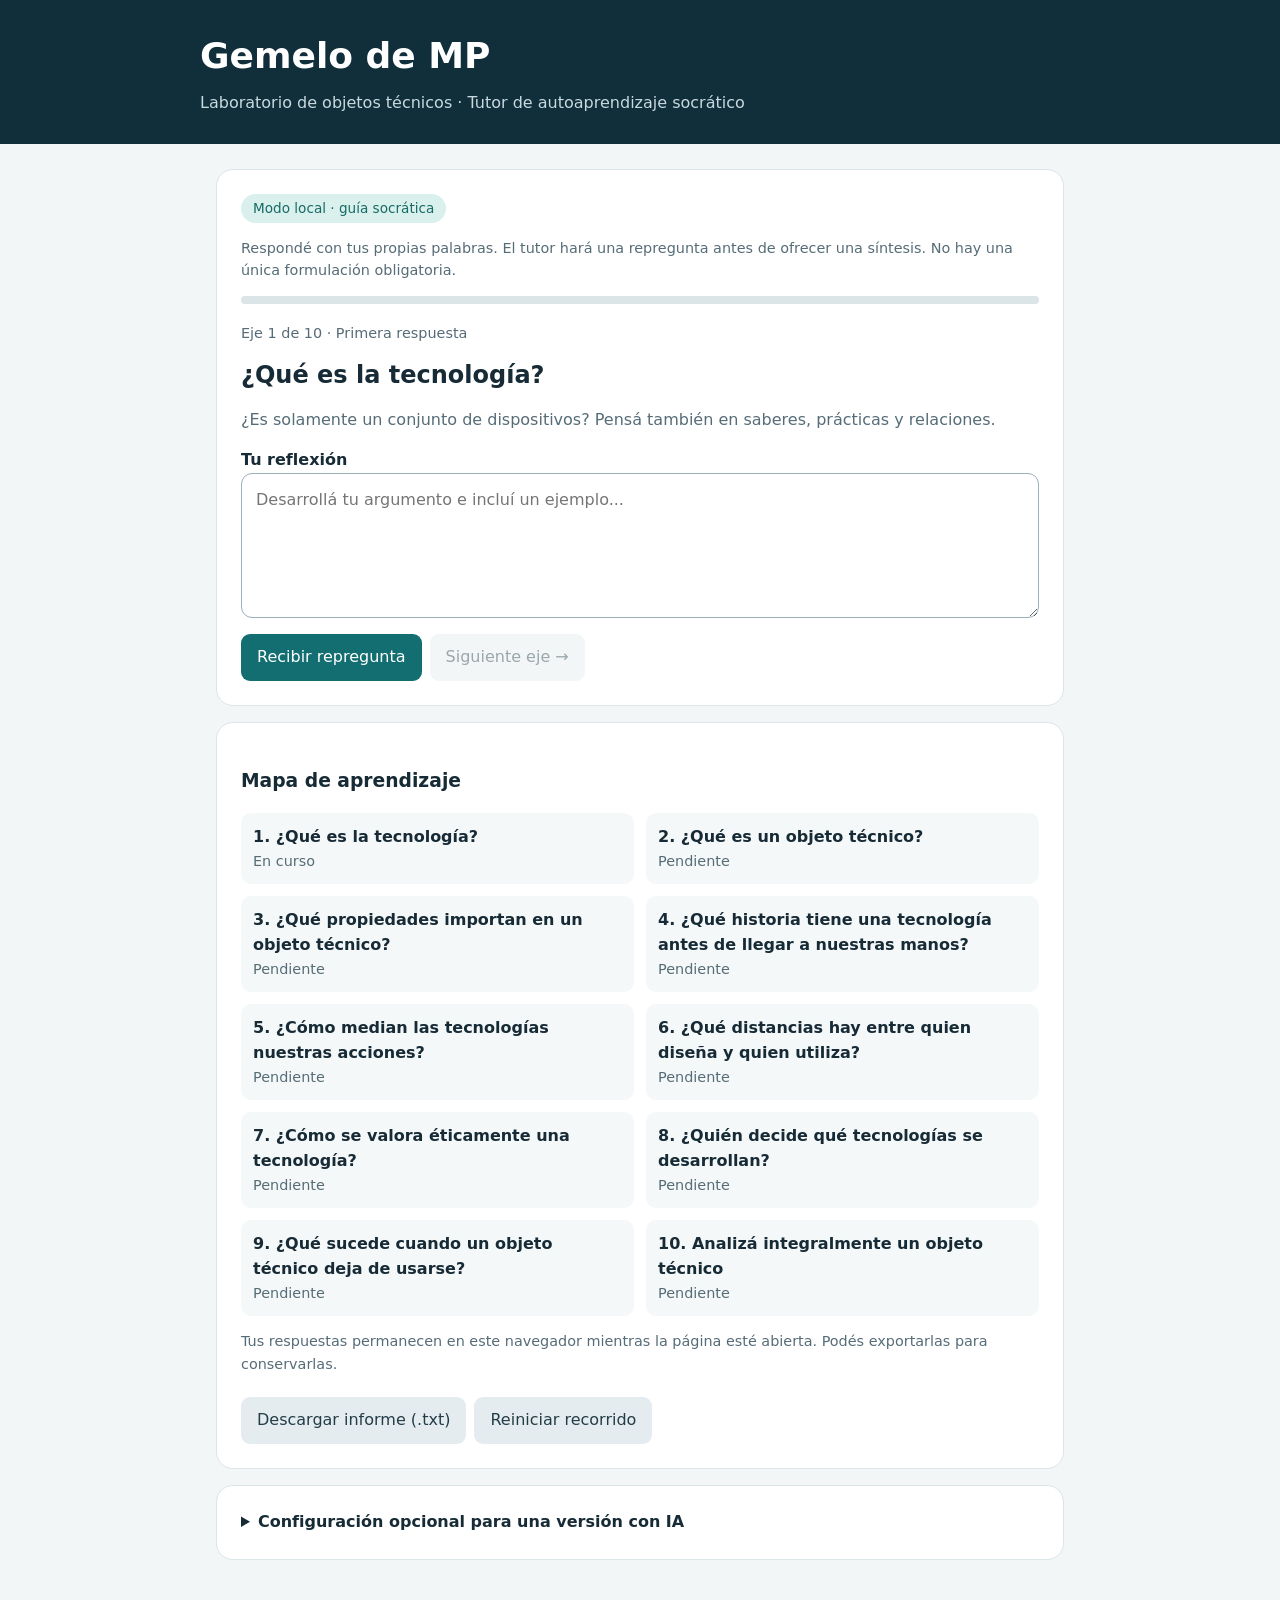
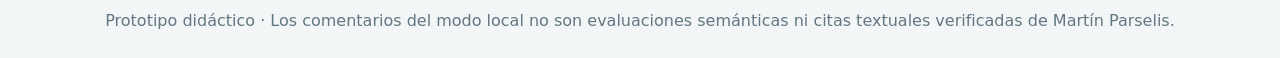
==== index.html @ 29260640 "Rename gemelo_mp_tutor.html to index.html" ====
<!doctype html><html lang="es"><head><meta charset="utf-8"><meta name="viewport" content="width=device-width,initial-scale=1"><title>Gemelo de MP · Laboratorio de tecnología</title><style>:root{font:16px/1.55 system-ui,-apple-system,sans-serif;color:#172b36;background:#f3f6f7}*{box-sizing:border-box}body{margin:0}header{background:#102f3b;color:white;padding:28px max(20px,calc((100vw - 880px)/2))}h1{margin:0;font-size:clamp(25px,4vw,36px)}header p{margin:7px 0 0;color:#c8d9df}main{max-width:880px;margin:25px auto;padding:0 16px}.card{background:white;border:1px solid #dce5e8;border-radius:17px;padding:24px;margin-bottom:16px}.muted{color:#566c77}.small{font-size:.9rem}.tag{display:inline-block;background:#d9f0ed;color:#176a64;border-radius:30px;padding:4px 12px;font-size:.85rem}h2{line-height:1.3;margin:16px 0 8px}textarea{width:100%;min-height:145px;border:1px solid #9db0b9;border-radius:11px;padding:14px;font:inherit;resize:vertical}button{font:inherit;border:0;border-radius:9px;padding:11px 16px;background:#126e70;color:white;cursor:pointer;margin:8px 8px 0 0}button.alt{background:#e5ecef;color:#233d48}button:disabled{opacity:.45;cursor:not-allowed}.progress{height:8px;background:#dbe5e8;border-radius:9px;overflow:hidden;margin:12px 0 18px}.progress div{height:100%;background:#138b83;transition:width .2s}.response{border-left:4px solid #168b7e;background:#f0f8f6;border-radius:6px;padding:17px;margin:17px 0;white-space:pre-wrap}.hidden{display:none}.grid{display:grid;grid-template-columns:1fr 1fr;gap:12px}.grid>div{background:#f5f8f9;border-radius:10px;padding:12px}label{font-weight:600}input{width:100%;padding:10px;border:1px solid #9db0b9;border-radius:8px}details summary{cursor:pointer;font-weight:600}footer{text-align:center;color:#627781;padding:24px}@media(max-width:650px){.grid{grid-template-columns:1fr}.card{padding:18px}}</style></head><body><header><h1>Gemelo de MP</h1><p>Laboratorio de objetos técnicos · Tutor de autoaprendizaje socrático</p></header><main><section class="card"><span class="tag" id="mode">Modo local · guía socrática</span><p class="muted small">Respondé con tus propias palabras. El tutor hará una repregunta antes de ofrecer una síntesis. No hay una única formulación obligatoria.</p><div class="progress"><div id="bar"></div></div><p class="muted small" id="step"></p><h2 id="question"></h2><p id="prompt" class="muted"></p><label for="answer">Tu reflexión</label><textarea id="answer" placeholder="Desarrollá tu argumento e incluí un ejemplo..."></textarea><div><button id="submit">Enviar respuesta</button><button class="alt" id="next" disabled>Continuar →</button></div><div id="feedback" class="response hidden" aria-live="polite"></div></section><section class="card"><h3>Mapa de aprendizaje</h3><div id="map" class="grid"></div><p class="muted small" id="status">Tus respuestas permanecen en este navegador mientras la página esté abierta. Podés exportarlas para conservarlas.</p><button class="alt" id="export">Descargar informe (.txt)</button><button class="alt" id="reset">Reiniciar recorrido</button></section><section class="card"><details><summary>Configuración opcional para una versión con IA</summary><p class="muted small">El HTML funciona sin conexión. Para recibir respuestas generadas por un modelo basado en el corpus de MP, necesitás un backend propio con HTTPS, autenticación, protección contra abuso y control de costos. Nunca coloques una clave de API en el HTML distribuido a estudiantes.</p><label for="endpoint">Endpoint HTTPS de tutoría</label><input type="url" id="endpoint" placeholder="https://tu-dominio.edu/api/tutor"><p class="small muted">Contrato propuesto: POST {topicId,phase,question,answer,previousAnswer,criteria}. Devuelve {feedback,followUp?}. La conexión no está configurada en esta versión.</p></details></section></main><footer>Prototipo didáctico · Los comentarios del modo local no son evaluaciones semánticas ni citas textuales verificadas de Martín Parselis.</footer><script>
'use strict';const topics=[
{id:'concepto',title:'¿Qué es la tecnología?',hint:'¿Es solamente un conjunto de dispositivos? Pensá también en saberes, prácticas y relaciones.',probe:'Si desapareciera el artefacto, ¿qué conocimientos, prácticas y relaciones seguirían formando parte de esa tecnología?',criteria:['Diferenciar artefactos de sistemas de prácticas y conocimientos','Reconocer dimensiones materiales y sociales','Argumentar con un ejemplo concreto'],ref:'Parselis, Dar sentido a la técnica (2018). Consultar el texto original para fundamentar atribuciones.'},
{id:'objeto',title:'¿Qué es un objeto técnico?',hint:'Elegí un objeto cotidiano y explicá qué lo vuelve técnico.',probe:'¿Qué decisiones humanas y qué conocimientos quedan materializados en ese objeto, incluso cuando no los vemos?',criteria:['Identificar funciones, operaciones y materialidad','Reconocer diseño, contexto y conocimientos','Situar el objeto en una red de relaciones'],ref:'Eje de trabajo: objetos y cultura técnica.'},
{id:'propiedades',title:'¿Qué propiedades importan en un objeto técnico?',hint:'Distinguí propiedades materiales, funcionales, culturales y de uso.',probe:'¿Podría funcionar perfectamente desde el punto de vista técnico y, sin embargo, resultar inadecuado para determinadas personas?',criteria:['Distinguir desempeño y adecuación','Incluir accesibilidad, mantenimiento y apropiación','Examinar condiciones concretas de uso'],ref:'Eje de trabajo: materialidad y apropiación.'},
{id:'historia',title:'¿Qué historia tiene una tecnología antes de llegar a nuestras manos?',hint:'Pensá en recursos, trabajo, conocimiento, diseño, producción y circulación.',probe:'¿Quiénes y qué procesos quedan invisibles cuando solo observamos el producto terminado?',criteria:['Rastrear la trayectoria sociotécnica','Identificar actores, recursos y trabajo','Reconocer decisiones e impactos anteriores al uso'],ref:'Eje de trabajo: historia y genealogía de los objetos.'},
{id:'mediacion',title:'¿Cómo median las tecnologías nuestras acciones?',hint:'Analizá qué permiten, dificultan, transforman o vuelven probable.',probe:'¿Qué cambia en tus posibilidades de acción si el diseño del objeto fuera diferente?',criteria:['Identificar posibilidades y restricciones','Evitar la idea de tecnología neutral o determinante por sí sola','Relacionar diseño, prácticas y contexto'],ref:'Eje de trabajo: mediaciones tecnológicas.'},
{id:'desvinculacion',title:'¿Qué distancias hay entre quien diseña y quien utiliza?',hint:'Pensá en conocimiento, cultura, representación y poder de decisión.',probe:'¿Qué tendría que cambiar para que una persona pudiera comprender, intervenir o cuestionar ese objeto?',criteria:['Identificar asimetrías entre diseño y uso','Considerar dimensiones técnicas, culturales y representacionales','Proponer formas de disminuir barreras'],ref:'Eje de trabajo: desvinculaciones y legitimación.'},
{id:'etica',title:'¿Cómo se valora éticamente una tecnología?',hint:'No alcanza con decir «buena» o «mala». Identificá actores, consecuencias y criterios.',probe:'¿La misma tecnología podría beneficiar a una comunidad y perjudicar a otra? ¿Qué criterio usarías para evaluarla?',criteria:['Explicitar criterios éticos','Reconocer beneficios, daños y su distribución','Argumentar sin simplificaciones binarias'],ref:'Eje de trabajo: ética y gobernanza tecnológica.'},
{id:'poder',title:'¿Quién decide qué tecnologías se desarrollan?',hint:'Considerá empresas, Estados, comunidades, usuarios e instituciones.',probe:'¿Quién queda fuera de la decisión y qué cambiaría si participara?',criteria:['Identificar actores y relaciones de poder','Analizar legitimidad y participación','Reconocer intereses en tensión'],ref:'Eje de trabajo: decisiones sociotécnicas.'},
{id:'vida',title:'¿Qué sucede cuando un objeto técnico deja de usarse?',hint:'Considerá reparación, obsolescencia, residuos y reutilización.',probe:'¿En qué momento debería comenzar a pensarse el final de la vida útil: cuando se descarta o cuando se diseña?',criteria:['Examinar ciclo de vida y mantenimiento','Incluir impactos sociales y ambientales','Imaginar alternativas de diseño'],ref:'Eje de trabajo: sostenibilidad y ciclo de vida.'},
{id:'sintesis',title:'Analizá integralmente un objeto técnico',hint:'Elegí un objeto y articulá su historia, propiedades, mediaciones, desvinculaciones y valoración ética.',probe:'¿Qué aspecto de tu análisis cambiaría si escucharas a alguien que fabrica, repara o descarta ese objeto?',criteria:['Integrar al menos cuatro dimensiones','Sostener afirmaciones con ejemplos','Proponer una pregunta crítica o transformación'],ref:'Síntesis integradora de los ejes trabajados.'}
];let index=0,phase='initial',first='',records=[];const el=id=>document.getElementById(id);function show(t){el('feedback').textContent=t;el('feedback').classList.remove('hidden')}function draw(){let t=topics[index];el('step').textContent=`Eje ${index+1} de ${topics.length} · ${phase==='initial'?'Primera respuesta':phase==='rethink'?'Reformulación':'Síntesis'}`;el('bar').style.width=(100*(index+(phase==='done'?1:phase==='rethink'?.5:0))/topics.length)+'%';el('question').textContent=t.title;el('prompt').textContent=phase==='initial'?t.hint:'Volvé sobre tu respuesta inicial e incorporá lo que te sugirió la repregunta.';el('answer').value='';el('answer').disabled=phase==='done';el('submit').disabled=phase==='done';el('submit').textContent=phase==='initial'?'Recibir repregunta':'Entregar reformulación';el('next').disabled=phase!=='done';el('next').textContent=index===topics.length-1?'Finalizar':'Siguiente eje →';el('feedback').classList.add('hidden');el('map').innerHTML=topics.map((x,j)=>`<div><strong>${j+1}. ${x.title}</strong><div class="small muted">${records.some(r=>r.id===x.id)?'✓ Recorrido completado':j===index?'En curso':'Pendiente'}</div></div>`).join('')}
function localSocratic(t,a){return 'Repregunta socrática:\n'+t.probe+'\n\nNo busques una frase correcta: revisá tu argumento, explicá tus supuestos y utilizá un ejemplo. Podés ampliar, matizar o contradecir tu primera respuesta.'}function localSynthesis(t){return 'Síntesis para contrastar con tu propia reflexión:\n'+t.criteria.map((c,i)=>`${i+1}. ${c}`).join('\n')+'\n\nPara seguir leyendo: '+t.ref+'\n\nEsta guía local presenta criterios para revisar, pero no determina si tu respuesta es conceptualmente correcta. Un tutor con IA y fuentes verificadas podrá ofrecer una devolución específica sobre tu texto.'}
async function remote(t,a,ph){let url=el('endpoint').value.trim();if(!url)return null;try{if(!/^https:\/\//i.test(url))throw Error('La URL debe comenzar con https://');let r=await fetch(url,{method:'POST',headers:{'Content-Type':'application/json'},body:JSON.stringify({topicId:t.id,phase:ph,question:t.title,answer:a,previousAnswer:first,criteria:t.criteria})});if(!r.ok)throw Error('Error HTTP '+r.status);let data=await r.json();if(typeof data.feedback!=='string'||!data.feedback.trim())throw Error('Respuesta no válida');return data.feedback+(data.followUp?'\n\n'+data.followUp:'')}catch(e){return 'No se pudo consultar el servicio remoto ('+e.message+'). Se muestra la orientación local.\n\n'+(ph==='initial'?localSocratic(t,a):localSynthesis(t))}}
el('submit').onclick=async()=>{let a=el('answer').value.trim();if(a.length<20){alert('Desarrollá un poco más tu reflexión (al menos 20 caracteres).');return}let t=topics[index],ph=phase;el('submit').disabled=true;show('Preparando orientación…');let f=await remote(t,a,ph);if(ph==='initial'){first=a;phase='rethink';show(f||localSocratic(t,a));el('step').textContent=`Eje ${index+1} de ${topics.length} · Reformulación`;el('prompt').textContent='Respondé la repregunta, revisando o ampliando tu primera respuesta.';el('answer').value='';el('submit').textContent='Entregar reformulación';el('submit').disabled=false;el('bar').style.width=(100*(index+.5)/topics.length)+'%'}else{records.push({id:t.id,title:t.title,first,revised:a,feedback:f||localSynthesis(t)});phase='done';show(f||localSynthesis(t));el('answer').disabled=true;el('submit').disabled=true;el('next').disabled=false;el('step').textContent=`Eje ${index+1} de ${topics.length} · Completado`;el('bar').style.width=100*(index+1)/topics.length+'%';el('map').innerHTML=topics.map((x,j)=>`<div><strong>${j+1}. ${x.title}</strong><div class="small muted">${records.some(r=>r.id===x.id)?'✓ Recorrido completado':j===index?'En curso':'Pendiente'}</div></div>`).join('')}};el('next').onclick=()=>{if(index<topics.length-1){index++;phase='initial';first='';draw()}else{el('question').textContent='¡Recorrido completado!';el('prompt').textContent='Descargá tu informe para revisarlo o compartirlo con tu docente.';el('next').disabled=true;el('feedback').classList.add('hidden')}};el('reset').onclick=()=>{if(confirm('¿Borrar el recorrido actual y comenzar nuevamente?')){index=0;phase='initial';first='';records=[];el('answer').disabled=false;draw()}};el('export').onclick=()=>{let txt='GEMELO DE MP · INFORME DE AUTOAPRENDIZAJE\nFecha: '+new Date().toLocaleString('es-AR')+'\nModo: '+(el('endpoint').value?'Tutor remoto configurado (puede haber orientaciones locales de respaldo)':'Guía socrática local')+'\n\n'+records.map((r,i)=>`${i+1}. ${r.title}\n\nRESPUESTA INICIAL\n${r.first}\n\nREFORMULACIÓN\n${r.revised}\n\nORIENTACIÓN\n${r.feedback}`).join('\n\n'+'-'.repeat(45)+'\n\n');let u=URL.createObjectURL(new Blob([txt],{type:'text/plain;charset=utf-8'}));let a=document.createElement('a');a.href=u;a.download='gemelo_mp_recorrido.txt';a.click();setTimeout(()=>URL.revokeObjectURL(u),1000)};draw();</script></body></html>
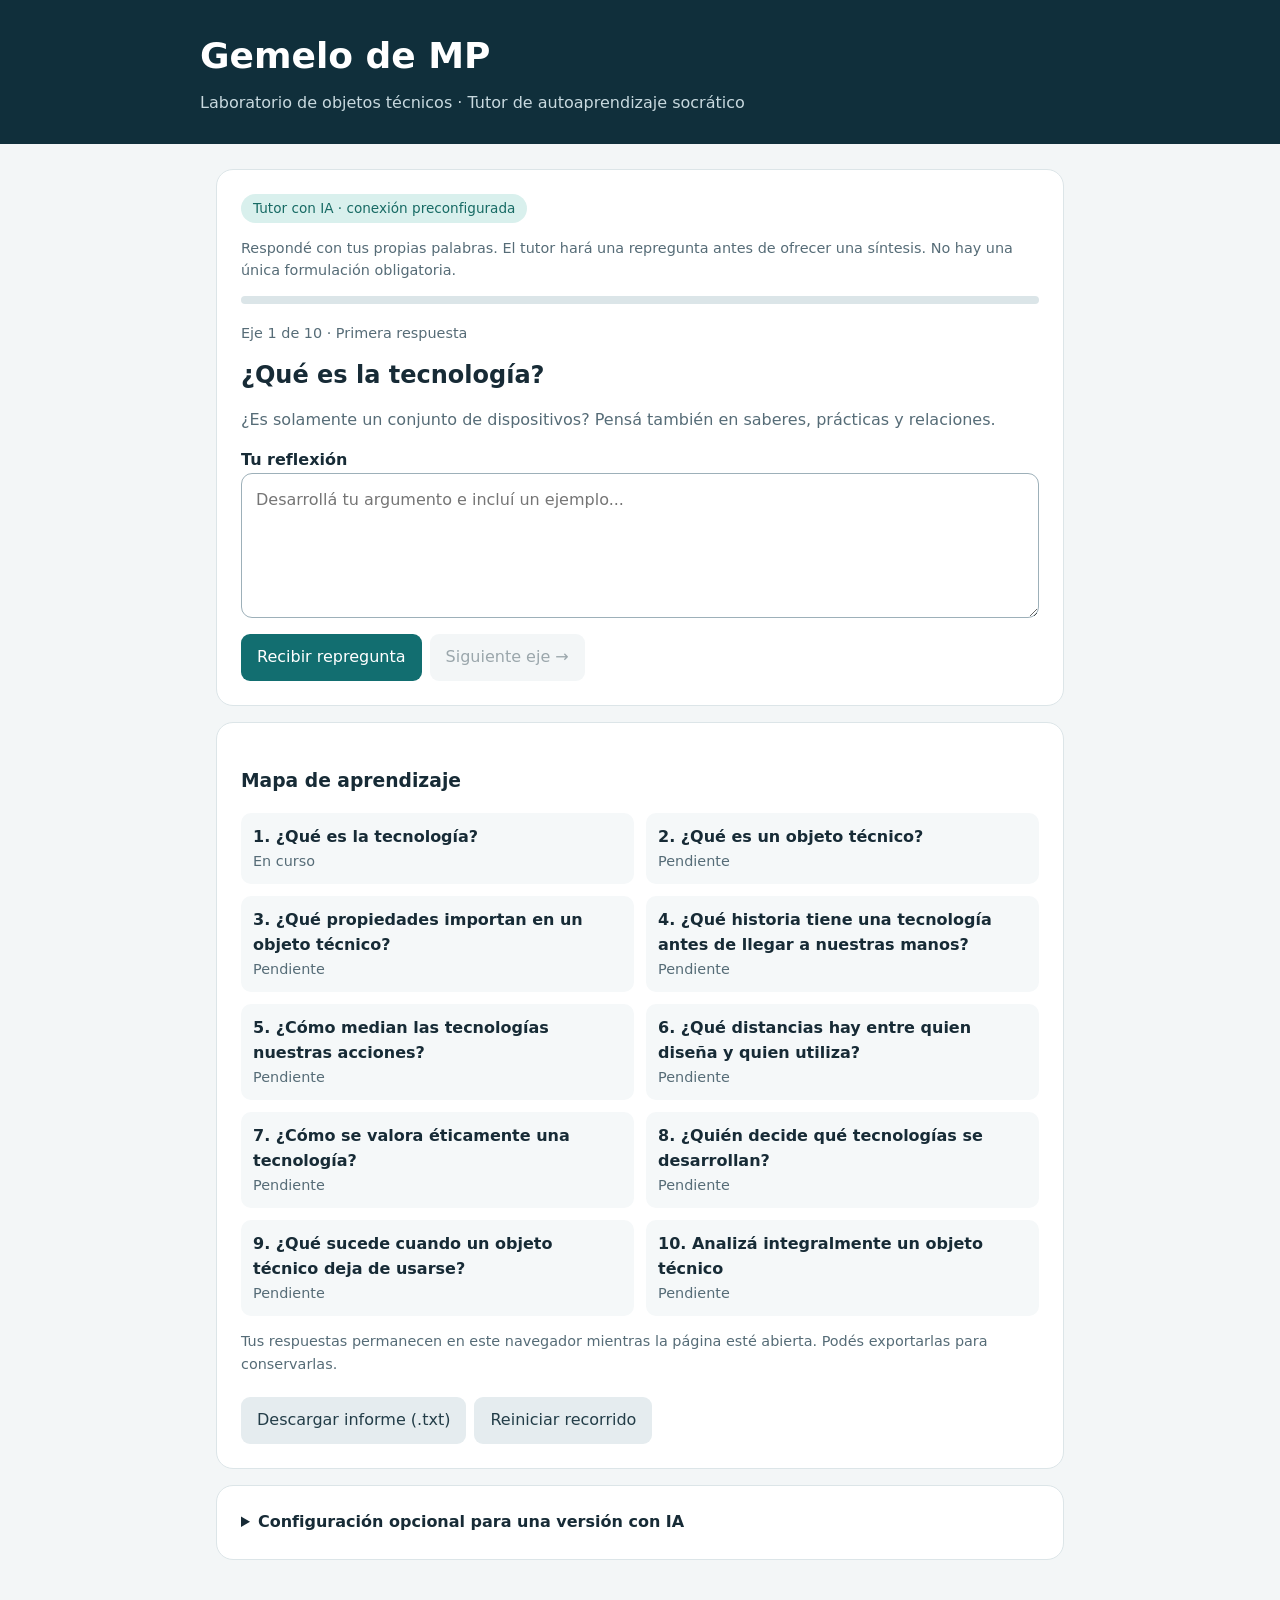
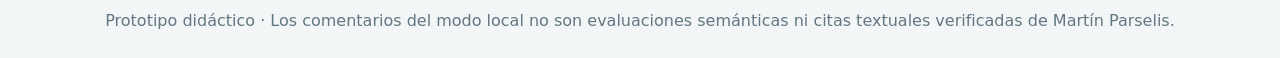
==== commit e1cd24e3: "Add files via upload" ====
--- a/index.html
+++ b/index.html
@@ -1,4 +1,4 @@
-<!doctype html><html lang="es"><head><meta charset="utf-8"><meta name="viewport" content="width=device-width,initial-scale=1"><title>Gemelo de MP · Laboratorio de tecnología</title><style>:root{font:16px/1.55 system-ui,-apple-system,sans-serif;color:#172b36;background:#f3f6f7}*{box-sizing:border-box}body{margin:0}header{background:#102f3b;color:white;padding:28px max(20px,calc((100vw - 880px)/2))}h1{margin:0;font-size:clamp(25px,4vw,36px)}header p{margin:7px 0 0;color:#c8d9df}main{max-width:880px;margin:25px auto;padding:0 16px}.card{background:white;border:1px solid #dce5e8;border-radius:17px;padding:24px;margin-bottom:16px}.muted{color:#566c77}.small{font-size:.9rem}.tag{display:inline-block;background:#d9f0ed;color:#176a64;border-radius:30px;padding:4px 12px;font-size:.85rem}h2{line-height:1.3;margin:16px 0 8px}textarea{width:100%;min-height:145px;border:1px solid #9db0b9;border-radius:11px;padding:14px;font:inherit;resize:vertical}button{font:inherit;border:0;border-radius:9px;padding:11px 16px;background:#126e70;color:white;cursor:pointer;margin:8px 8px 0 0}button.alt{background:#e5ecef;color:#233d48}button:disabled{opacity:.45;cursor:not-allowed}.progress{height:8px;background:#dbe5e8;border-radius:9px;overflow:hidden;margin:12px 0 18px}.progress div{height:100%;background:#138b83;transition:width .2s}.response{border-left:4px solid #168b7e;background:#f0f8f6;border-radius:6px;padding:17px;margin:17px 0;white-space:pre-wrap}.hidden{display:none}.grid{display:grid;grid-template-columns:1fr 1fr;gap:12px}.grid>div{background:#f5f8f9;border-radius:10px;padding:12px}label{font-weight:600}input{width:100%;padding:10px;border:1px solid #9db0b9;border-radius:8px}details summary{cursor:pointer;font-weight:600}footer{text-align:center;color:#627781;padding:24px}@media(max-width:650px){.grid{grid-template-columns:1fr}.card{padding:18px}}</style></head><body><header><h1>Gemelo de MP</h1><p>Laboratorio de objetos técnicos · Tutor de autoaprendizaje socrático</p></header><main><section class="card"><span class="tag" id="mode">Modo local · guía socrática</span><p class="muted small">Respondé con tus propias palabras. El tutor hará una repregunta antes de ofrecer una síntesis. No hay una única formulación obligatoria.</p><div class="progress"><div id="bar"></div></div><p class="muted small" id="step"></p><h2 id="question"></h2><p id="prompt" class="muted"></p><label for="answer">Tu reflexión</label><textarea id="answer" placeholder="Desarrollá tu argumento e incluí un ejemplo..."></textarea><div><button id="submit">Enviar respuesta</button><button class="alt" id="next" disabled>Continuar →</button></div><div id="feedback" class="response hidden" aria-live="polite"></div></section><section class="card"><h3>Mapa de aprendizaje</h3><div id="map" class="grid"></div><p class="muted small" id="status">Tus respuestas permanecen en este navegador mientras la página esté abierta. Podés exportarlas para conservarlas.</p><button class="alt" id="export">Descargar informe (.txt)</button><button class="alt" id="reset">Reiniciar recorrido</button></section><section class="card"><details><summary>Configuración opcional para una versión con IA</summary><p class="muted small">El HTML funciona sin conexión. Para recibir respuestas generadas por un modelo basado en el corpus de MP, necesitás un backend propio con HTTPS, autenticación, protección contra abuso y control de costos. Nunca coloques una clave de API en el HTML distribuido a estudiantes.</p><label for="endpoint">Endpoint HTTPS de tutoría</label><input type="url" id="endpoint" placeholder="https://tu-dominio.edu/api/tutor"><p class="small muted">Contrato propuesto: POST {topicId,phase,question,answer,previousAnswer,criteria}. Devuelve {feedback,followUp?}. La conexión no está configurada en esta versión.</p></details></section></main><footer>Prototipo didáctico · Los comentarios del modo local no son evaluaciones semánticas ni citas textuales verificadas de Martín Parselis.</footer><script>
+<!doctype html><html lang="es"><head><meta charset="utf-8"><meta name="viewport" content="width=device-width,initial-scale=1"><title>Gemelo de MP · Laboratorio de tecnología</title><style>:root{font:16px/1.55 system-ui,-apple-system,sans-serif;color:#172b36;background:#f3f6f7}*{box-sizing:border-box}body{margin:0}header{background:#102f3b;color:white;padding:28px max(20px,calc((100vw - 880px)/2))}h1{margin:0;font-size:clamp(25px,4vw,36px)}header p{margin:7px 0 0;color:#c8d9df}main{max-width:880px;margin:25px auto;padding:0 16px}.card{background:white;border:1px solid #dce5e8;border-radius:17px;padding:24px;margin-bottom:16px}.muted{color:#566c77}.small{font-size:.9rem}.tag{display:inline-block;background:#d9f0ed;color:#176a64;border-radius:30px;padding:4px 12px;font-size:.85rem}h2{line-height:1.3;margin:16px 0 8px}textarea{width:100%;min-height:145px;border:1px solid #9db0b9;border-radius:11px;padding:14px;font:inherit;resize:vertical}button{font:inherit;border:0;border-radius:9px;padding:11px 16px;background:#126e70;color:white;cursor:pointer;margin:8px 8px 0 0}button.alt{background:#e5ecef;color:#233d48}button:disabled{opacity:.45;cursor:not-allowed}.progress{height:8px;background:#dbe5e8;border-radius:9px;overflow:hidden;margin:12px 0 18px}.progress div{height:100%;background:#138b83;transition:width .2s}.response{border-left:4px solid #168b7e;background:#f0f8f6;border-radius:6px;padding:17px;margin:17px 0;white-space:pre-wrap}.hidden{display:none}.grid{display:grid;grid-template-columns:1fr 1fr;gap:12px}.grid>div{background:#f5f8f9;border-radius:10px;padding:12px}label{font-weight:600}input{width:100%;padding:10px;border:1px solid #9db0b9;border-radius:8px}details summary{cursor:pointer;font-weight:600}footer{text-align:center;color:#627781;padding:24px}@media(max-width:650px){.grid{grid-template-columns:1fr}.card{padding:18px}}</style></head><body><header><h1>Gemelo de MP</h1><p>Laboratorio de objetos técnicos · Tutor de autoaprendizaje socrático</p></header><main><section class="card"><span class="tag" id="mode">Tutor con IA · conexión preconfigurada</span><p class="muted small">Respondé con tus propias palabras. El tutor hará una repregunta antes de ofrecer una síntesis. No hay una única formulación obligatoria.</p><div class="progress"><div id="bar"></div></div><p class="muted small" id="step"></p><h2 id="question"></h2><p id="prompt" class="muted"></p><label for="answer">Tu reflexión</label><textarea id="answer" placeholder="Desarrollá tu argumento e incluí un ejemplo..."></textarea><div><button id="submit">Enviar respuesta</button><button class="alt" id="next" disabled>Continuar →</button></div><div id="feedback" class="response hidden" aria-live="polite"></div></section><section class="card"><h3>Mapa de aprendizaje</h3><div id="map" class="grid"></div><p class="muted small" id="status">Tus respuestas permanecen en este navegador mientras la página esté abierta. Podés exportarlas para conservarlas.</p><button class="alt" id="export">Descargar informe (.txt)</button><button class="alt" id="reset">Reiniciar recorrido</button></section><section class="card"><details><summary>Configuración opcional para una versión con IA</summary><p class="muted small">El HTML funciona sin conexión. Para recibir respuestas generadas por un modelo basado en el corpus de MP, necesitás un backend propio con HTTPS, autenticación, protección contra abuso y control de costos. Nunca coloques una clave de API en el HTML distribuido a estudiantes.</p><label for="endpoint">Endpoint HTTPS de tutoría</label><input type="url" id="endpoint" value="https://gemelomp.tinchoparselis.workers.dev/" readonly><p class="small muted">Contrato propuesto: POST {topicId,phase,question,answer,previousAnswer,criteria}. Devuelve {feedback,followUp?}. Conexión preconfigurada con el Worker de prueba.</p></details></section></main><footer>Prototipo didáctico · Los comentarios del modo local no son evaluaciones semánticas ni citas textuales verificadas de Martín Parselis.</footer><script>
 'use strict';const topics=[
 {id:'concepto',title:'¿Qué es la tecnología?',hint:'¿Es solamente un conjunto de dispositivos? Pensá también en saberes, prácticas y relaciones.',probe:'Si desapareciera el artefacto, ¿qué conocimientos, prácticas y relaciones seguirían formando parte de esa tecnología?',criteria:['Diferenciar artefactos de sistemas de prácticas y conocimientos','Reconocer dimensiones materiales y sociales','Argumentar con un ejemplo concreto'],ref:'Parselis, Dar sentido a la técnica (2018). Consultar el texto original para fundamentar atribuciones.'},
 {id:'objeto',title:'¿Qué es un objeto técnico?',hint:'Elegí un objeto cotidiano y explicá qué lo vuelve técnico.',probe:'¿Qué decisiones humanas y qué conocimientos quedan materializados en ese objeto, incluso cuando no los vemos?',criteria:['Identificar funciones, operaciones y materialidad','Reconocer diseño, contexto y conocimientos','Situar el objeto en una red de relaciones'],ref:'Eje de trabajo: objetos y cultura técnica.'},
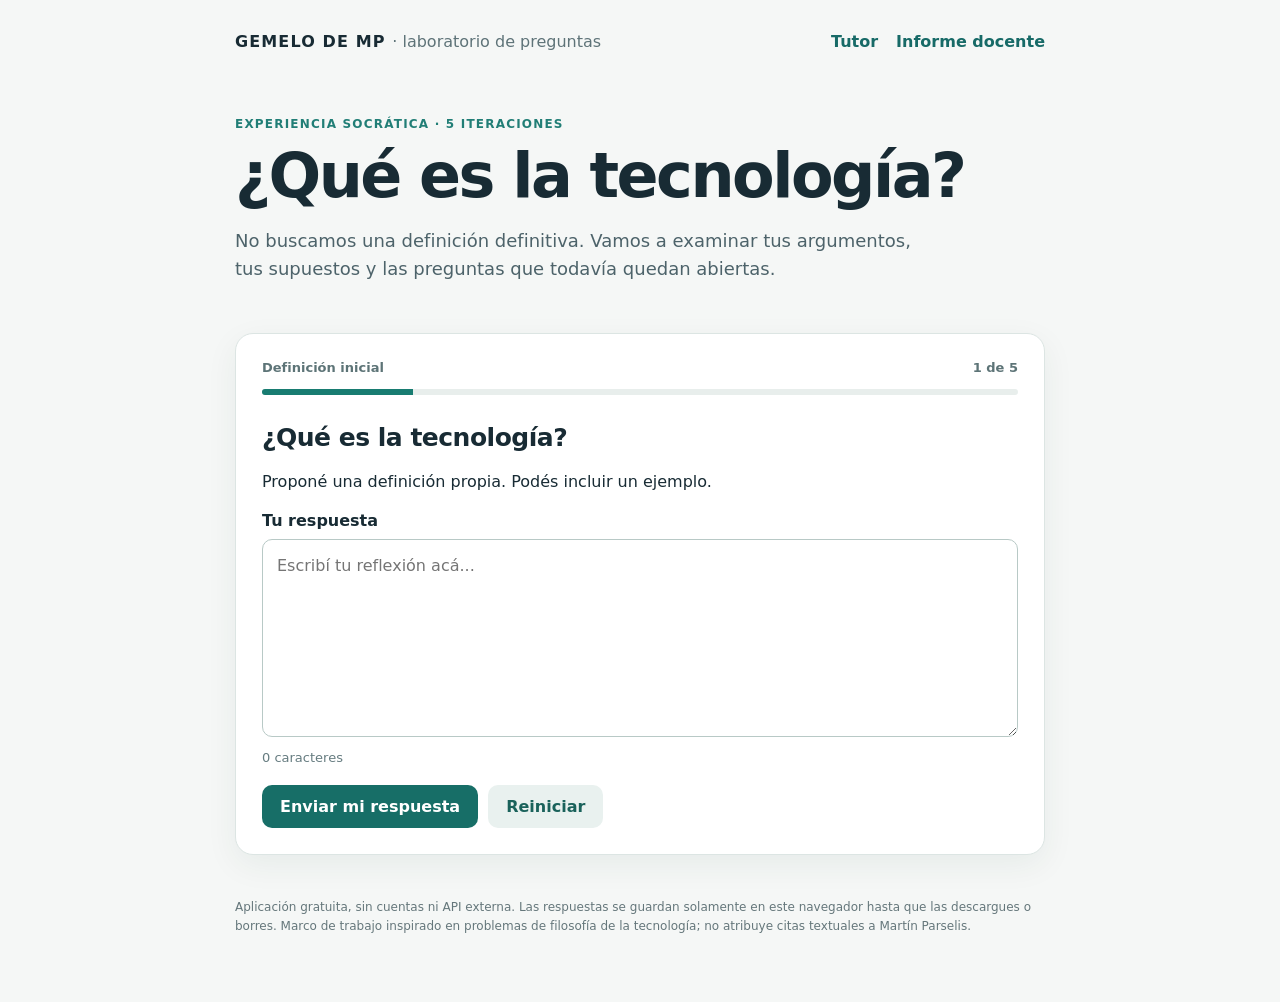
==== commit 540d562c: "Add files via upload" ====
--- a/index.html
+++ b/index.html
@@ -1,16 +1 @@
-<!doctype html><html lang="es"><head><meta charset="utf-8"><meta name="viewport" content="width=device-width,initial-scale=1"><title>Gemelo de MP · Laboratorio de tecnología</title><style>:root{font:16px/1.55 system-ui,-apple-system,sans-serif;color:#172b36;background:#f3f6f7}*{box-sizing:border-box}body{margin:0}header{background:#102f3b;color:white;padding:28px max(20px,calc((100vw - 880px)/2))}h1{margin:0;font-size:clamp(25px,4vw,36px)}header p{margin:7px 0 0;color:#c8d9df}main{max-width:880px;margin:25px auto;padding:0 16px}.card{background:white;border:1px solid #dce5e8;border-radius:17px;padding:24px;margin-bottom:16px}.muted{color:#566c77}.small{font-size:.9rem}.tag{display:inline-block;background:#d9f0ed;color:#176a64;border-radius:30px;padding:4px 12px;font-size:.85rem}h2{line-height:1.3;margin:16px 0 8px}textarea{width:100%;min-height:145px;border:1px solid #9db0b9;border-radius:11px;padding:14px;font:inherit;resize:vertical}button{font:inherit;border:0;border-radius:9px;padding:11px 16px;background:#126e70;color:white;cursor:pointer;margin:8px 8px 0 0}button.alt{background:#e5ecef;color:#233d48}button:disabled{opacity:.45;cursor:not-allowed}.progress{height:8px;background:#dbe5e8;border-radius:9px;overflow:hidden;margin:12px 0 18px}.progress div{height:100%;background:#138b83;transition:width .2s}.response{border-left:4px solid #168b7e;background:#f0f8f6;border-radius:6px;padding:17px;margin:17px 0;white-space:pre-wrap}.hidden{display:none}.grid{display:grid;grid-template-columns:1fr 1fr;gap:12px}.grid>div{background:#f5f8f9;border-radius:10px;padding:12px}label{font-weight:600}input{width:100%;padding:10px;border:1px solid #9db0b9;border-radius:8px}details summary{cursor:pointer;font-weight:600}footer{text-align:center;color:#627781;padding:24px}@media(max-width:650px){.grid{grid-template-columns:1fr}.card{padding:18px}}</style></head><body><header><h1>Gemelo de MP</h1><p>Laboratorio de objetos técnicos · Tutor de autoaprendizaje socrático</p></header><main><section class="card"><span class="tag" id="mode">Tutor con IA · conexión preconfigurada</span><p class="muted small">Respondé con tus propias palabras. El tutor hará una repregunta antes de ofrecer una síntesis. No hay una única formulación obligatoria.</p><div class="progress"><div id="bar"></div></div><p class="muted small" id="step"></p><h2 id="question"></h2><p id="prompt" class="muted"></p><label for="answer">Tu reflexión</label><textarea id="answer" placeholder="Desarrollá tu argumento e incluí un ejemplo..."></textarea><div><button id="submit">Enviar respuesta</button><button class="alt" id="next" disabled>Continuar →</button></div><div id="feedback" class="response hidden" aria-live="polite"></div></section><section class="card"><h3>Mapa de aprendizaje</h3><div id="map" class="grid"></div><p class="muted small" id="status">Tus respuestas permanecen en este navegador mientras la página esté abierta. Podés exportarlas para conservarlas.</p><button class="alt" id="export">Descargar informe (.txt)</button><button class="alt" id="reset">Reiniciar recorrido</button></section><section class="card"><details><summary>Configuración opcional para una versión con IA</summary><p class="muted small">El HTML funciona sin conexión. Para recibir respuestas generadas por un modelo basado en el corpus de MP, necesitás un backend propio con HTTPS, autenticación, protección contra abuso y control de costos. Nunca coloques una clave de API en el HTML distribuido a estudiantes.</p><label for="endpoint">Endpoint HTTPS de tutoría</label><input type="url" id="endpoint" value="https://gemelomp.tinchoparselis.workers.dev/" readonly><p class="small muted">Contrato propuesto: POST {topicId,phase,question,answer,previousAnswer,criteria}. Devuelve {feedback,followUp?}. Conexión preconfigurada con el Worker de prueba.</p></details></section></main><footer>Prototipo didáctico · Los comentarios del modo local no son evaluaciones semánticas ni citas textuales verificadas de Martín Parselis.</footer><script>
-'use strict';const topics=[
-{id:'concepto',title:'¿Qué es la tecnología?',hint:'¿Es solamente un conjunto de dispositivos? Pensá también en saberes, prácticas y relaciones.',probe:'Si desapareciera el artefacto, ¿qué conocimientos, prácticas y relaciones seguirían formando parte de esa tecnología?',criteria:['Diferenciar artefactos de sistemas de prácticas y conocimientos','Reconocer dimensiones materiales y sociales','Argumentar con un ejemplo concreto'],ref:'Parselis, Dar sentido a la técnica (2018). Consultar el texto original para fundamentar atribuciones.'},
-{id:'objeto',title:'¿Qué es un objeto técnico?',hint:'Elegí un objeto cotidiano y explicá qué lo vuelve técnico.',probe:'¿Qué decisiones humanas y qué conocimientos quedan materializados en ese objeto, incluso cuando no los vemos?',criteria:['Identificar funciones, operaciones y materialidad','Reconocer diseño, contexto y conocimientos','Situar el objeto en una red de relaciones'],ref:'Eje de trabajo: objetos y cultura técnica.'},
-{id:'propiedades',title:'¿Qué propiedades importan en un objeto técnico?',hint:'Distinguí propiedades materiales, funcionales, culturales y de uso.',probe:'¿Podría funcionar perfectamente desde el punto de vista técnico y, sin embargo, resultar inadecuado para determinadas personas?',criteria:['Distinguir desempeño y adecuación','Incluir accesibilidad, mantenimiento y apropiación','Examinar condiciones concretas de uso'],ref:'Eje de trabajo: materialidad y apropiación.'},
-{id:'historia',title:'¿Qué historia tiene una tecnología antes de llegar a nuestras manos?',hint:'Pensá en recursos, trabajo, conocimiento, diseño, producción y circulación.',probe:'¿Quiénes y qué procesos quedan invisibles cuando solo observamos el producto terminado?',criteria:['Rastrear la trayectoria sociotécnica','Identificar actores, recursos y trabajo','Reconocer decisiones e impactos anteriores al uso'],ref:'Eje de trabajo: historia y genealogía de los objetos.'},
-{id:'mediacion',title:'¿Cómo median las tecnologías nuestras acciones?',hint:'Analizá qué permiten, dificultan, transforman o vuelven probable.',probe:'¿Qué cambia en tus posibilidades de acción si el diseño del objeto fuera diferente?',criteria:['Identificar posibilidades y restricciones','Evitar la idea de tecnología neutral o determinante por sí sola','Relacionar diseño, prácticas y contexto'],ref:'Eje de trabajo: mediaciones tecnológicas.'},
-{id:'desvinculacion',title:'¿Qué distancias hay entre quien diseña y quien utiliza?',hint:'Pensá en conocimiento, cultura, representación y poder de decisión.',probe:'¿Qué tendría que cambiar para que una persona pudiera comprender, intervenir o cuestionar ese objeto?',criteria:['Identificar asimetrías entre diseño y uso','Considerar dimensiones técnicas, culturales y representacionales','Proponer formas de disminuir barreras'],ref:'Eje de trabajo: desvinculaciones y legitimación.'},
-{id:'etica',title:'¿Cómo se valora éticamente una tecnología?',hint:'No alcanza con decir «buena» o «mala». Identificá actores, consecuencias y criterios.',probe:'¿La misma tecnología podría beneficiar a una comunidad y perjudicar a otra? ¿Qué criterio usarías para evaluarla?',criteria:['Explicitar criterios éticos','Reconocer beneficios, daños y su distribución','Argumentar sin simplificaciones binarias'],ref:'Eje de trabajo: ética y gobernanza tecnológica.'},
-{id:'poder',title:'¿Quién decide qué tecnologías se desarrollan?',hint:'Considerá empresas, Estados, comunidades, usuarios e instituciones.',probe:'¿Quién queda fuera de la decisión y qué cambiaría si participara?',criteria:['Identificar actores y relaciones de poder','Analizar legitimidad y participación','Reconocer intereses en tensión'],ref:'Eje de trabajo: decisiones sociotécnicas.'},
-{id:'vida',title:'¿Qué sucede cuando un objeto técnico deja de usarse?',hint:'Considerá reparación, obsolescencia, residuos y reutilización.',probe:'¿En qué momento debería comenzar a pensarse el final de la vida útil: cuando se descarta o cuando se diseña?',criteria:['Examinar ciclo de vida y mantenimiento','Incluir impactos sociales y ambientales','Imaginar alternativas de diseño'],ref:'Eje de trabajo: sostenibilidad y ciclo de vida.'},
-{id:'sintesis',title:'Analizá integralmente un objeto técnico',hint:'Elegí un objeto y articulá su historia, propiedades, mediaciones, desvinculaciones y valoración ética.',probe:'¿Qué aspecto de tu análisis cambiaría si escucharas a alguien que fabrica, repara o descarta ese objeto?',criteria:['Integrar al menos cuatro dimensiones','Sostener afirmaciones con ejemplos','Proponer una pregunta crítica o transformación'],ref:'Síntesis integradora de los ejes trabajados.'}
-];let index=0,phase='initial',first='',records=[];const el=id=>document.getElementById(id);function show(t){el('feedback').textContent=t;el('feedback').classList.remove('hidden')}function draw(){let t=topics[index];el('step').textContent=`Eje ${index+1} de ${topics.length} · ${phase==='initial'?'Primera respuesta':phase==='rethink'?'Reformulación':'Síntesis'}`;el('bar').style.width=(100*(index+(phase==='done'?1:phase==='rethink'?.5:0))/topics.length)+'%';el('question').textContent=t.title;el('prompt').textContent=phase==='initial'?t.hint:'Volvé sobre tu respuesta inicial e incorporá lo que te sugirió la repregunta.';el('answer').value='';el('answer').disabled=phase==='done';el('submit').disabled=phase==='done';el('submit').textContent=phase==='initial'?'Recibir repregunta':'Entregar reformulación';el('next').disabled=phase!=='done';el('next').textContent=index===topics.length-1?'Finalizar':'Siguiente eje →';el('feedback').classList.add('hidden');el('map').innerHTML=topics.map((x,j)=>`<div><strong>${j+1}. ${x.title}</strong><div class="small muted">${records.some(r=>r.id===x.id)?'✓ Recorrido completado':j===index?'En curso':'Pendiente'}</div></div>`).join('')}
-function localSocratic(t,a){return 'Repregunta socrática:\n'+t.probe+'\n\nNo busques una frase correcta: revisá tu argumento, explicá tus supuestos y utilizá un ejemplo. Podés ampliar, matizar o contradecir tu primera respuesta.'}function localSynthesis(t){return 'Síntesis para contrastar con tu propia reflexión:\n'+t.criteria.map((c,i)=>`${i+1}. ${c}`).join('\n')+'\n\nPara seguir leyendo: '+t.ref+'\n\nEsta guía local presenta criterios para revisar, pero no determina si tu respuesta es conceptualmente correcta. Un tutor con IA y fuentes verificadas podrá ofrecer una devolución específica sobre tu texto.'}
-async function remote(t,a,ph){let url=el('endpoint').value.trim();if(!url)return null;try{if(!/^https:\/\//i.test(url))throw Error('La URL debe comenzar con https://');let r=await fetch(url,{method:'POST',headers:{'Content-Type':'application/json'},body:JSON.stringify({topicId:t.id,phase:ph,question:t.title,answer:a,previousAnswer:first,criteria:t.criteria})});if(!r.ok)throw Error('Error HTTP '+r.status);let data=await r.json();if(typeof data.feedback!=='string'||!data.feedback.trim())throw Error('Respuesta no válida');return data.feedback+(data.followUp?'\n\n'+data.followUp:'')}catch(e){return 'No se pudo consultar el servicio remoto ('+e.message+'). Se muestra la orientación local.\n\n'+(ph==='initial'?localSocratic(t,a):localSynthesis(t))}}
-el('submit').onclick=async()=>{let a=el('answer').value.trim();if(a.length<20){alert('Desarrollá un poco más tu reflexión (al menos 20 caracteres).');return}let t=topics[index],ph=phase;el('submit').disabled=true;show('Preparando orientación…');let f=await remote(t,a,ph);if(ph==='initial'){first=a;phase='rethink';show(f||localSocratic(t,a));el('step').textContent=`Eje ${index+1} de ${topics.length} · Reformulación`;el('prompt').textContent='Respondé la repregunta, revisando o ampliando tu primera respuesta.';el('answer').value='';el('submit').textContent='Entregar reformulación';el('submit').disabled=false;el('bar').style.width=(100*(index+.5)/topics.length)+'%'}else{records.push({id:t.id,title:t.title,first,revised:a,feedback:f||localSynthesis(t)});phase='done';show(f||localSynthesis(t));el('answer').disabled=true;el('submit').disabled=true;el('next').disabled=false;el('step').textContent=`Eje ${index+1} de ${topics.length} · Completado`;el('bar').style.width=100*(index+1)/topics.length+'%';el('map').innerHTML=topics.map((x,j)=>`<div><strong>${j+1}. ${x.title}</strong><div class="small muted">${records.some(r=>r.id===x.id)?'✓ Recorrido completado':j===index?'En curso':'Pendiente'}</div></div>`).join('')}};el('next').onclick=()=>{if(index<topics.length-1){index++;phase='initial';first='';draw()}else{el('question').textContent='¡Recorrido completado!';el('prompt').textContent='Descargá tu informe para revisarlo o compartirlo con tu docente.';el('next').disabled=true;el('feedback').classList.add('hidden')}};el('reset').onclick=()=>{if(confirm('¿Borrar el recorrido actual y comenzar nuevamente?')){index=0;phase='initial';first='';records=[];el('answer').disabled=false;draw()}};el('export').onclick=()=>{let txt='GEMELO DE MP · INFORME DE AUTOAPRENDIZAJE\nFecha: '+new Date().toLocaleString('es-AR')+'\nModo: '+(el('endpoint').value?'Tutor remoto configurado (puede haber orientaciones locales de respaldo)':'Guía socrática local')+'\n\n'+records.map((r,i)=>`${i+1}. ${r.title}\n\nRESPUESTA INICIAL\n${r.first}\n\nREFORMULACIÓN\n${r.revised}\n\nORIENTACIÓN\n${r.feedback}`).join('\n\n'+'-'.repeat(45)+'\n\n');let u=URL.createObjectURL(new Blob([txt],{type:'text/plain;charset=utf-8'}));let a=document.createElement('a');a.href=u;a.download='gemelo_mp_recorrido.txt';a.click();setTimeout(()=>URL.revokeObjectURL(u),1000)};draw();</script></body></html>
+<!doctype html><html lang="es"><head><meta charset="utf-8"><meta name="viewport" content="width=device-width,initial-scale=1"><title>Gemelo de MP — ¿Qué es la tecnología?</title><link rel="stylesheet" href="style.css"></head><body><main class="wrap"><header><div class="brand">GEMELO DE MP <span>· laboratorio de preguntas</span></div><nav><a href="index.html">Tutor</a><a href="docente.html">Informe docente</a></nav></header><section class="hero"><p class="eyebrow">EXPERIENCIA SOCRÁTICA · 5 ITERACIONES</p><h1>¿Qué es la tecnología?</h1><p>No buscamos una definición definitiva. Vamos a examinar tus argumentos, tus supuestos y las preguntas que todavía quedan abiertas.</p></section><section class="panel" id="app"><div class="topline"><span id="stage">Primera formulación</span><span id="progress">1 de 5</span></div><div class="meter"><div id="bar"></div></div><h2 id="prompt">¿Qué es la tecnología?</h2><p id="subprompt">Proponé una definición propia. Podés incluir un ejemplo.</p><label for="answer">Tu respuesta</label><textarea id="answer" rows="7" placeholder="Escribí tu reflexión acá..."></textarea><p class="small" id="wordcount">0 caracteres</p><div class="actions"><button id="next">Enviar mi respuesta</button><button id="restart" class="secondary">Reiniciar</button></div><div id="feedback" class="feedback hidden" aria-live="polite"></div></section><section class="panel hidden" id="finish"><h2>Tu recorrido</h2><p>La reflexión no termina con una respuesta definitiva. Conservá tus dudas para trabajarlas en clase.</p><div id="summary"></div><div class="actions"><button id="download">Descargar recorrido (.json)</button><button id="downloadTxt" class="secondary">Descargar lectura (.txt)</button></div><p class="small">Entregá el archivo JSON al docente por el medio acordado. No se envía ninguna respuesta automáticamente.</p></section><footer>Aplicación gratuita, sin cuentas ni API externa. Las respuestas se guardan solamente en este navegador hasta que las descargues o borres. Marco de trabajo inspirado en problemas de filosofía de la tecnología; no atribuye citas textuales a Martín Parselis.</footer></main><script src="engine.js"></script><script src="app.js"></script></body></html>
--- a/style.css
+++ b/style.css
@@ -0,0 +1 @@
+:root{font-family:Inter,system-ui,-apple-system,Segoe UI,sans-serif;color:#182b34;background:#f5f7f6}*{box-sizing:border-box}body{margin:0}.wrap{max-width:850px;margin:auto;padding:20px}header{display:flex;justify-content:space-between;align-items:center;gap:12px;padding:12px 0 30px}.brand{font-weight:850;letter-spacing:.07em}.brand span{font-weight:400;letter-spacing:0;color:#5e7378}nav{display:flex;gap:18px}a{color:#176a67;text-decoration:none;font-weight:650}.hero{padding:24px 0 32px}.eyebrow{font-size:12px;font-weight:800;letter-spacing:.1em;color:#217e76}h1{font-size:clamp(36px,7vw,62px);line-height:1.06;letter-spacing:-.04em;margin:12px 0}h2{font-size:25px;letter-spacing:-.02em}.hero>p:last-child{font-size:18px;line-height:1.55;max-width:680px;color:#4d636a}.panel{background:white;border:1px solid #dce5e3;border-radius:18px;padding:26px;margin:0 0 18px;box-shadow:0 10px 32px #173a3510}.topline{display:flex;justify-content:space-between;font-size:13px;color:#5d7477;font-weight:700}.meter{height:6px;background:#e8eeec;border-radius:8px;margin:14px 0 28px;overflow:hidden}.meter>div{height:100%;width:20%;background:#187c71;transition:width .2s}label{display:block;font-weight:700;margin:20px 0 9px}textarea{display:block;width:100%;padding:14px;font:inherit;line-height:1.5;border:1px solid #b8c9c6;border-radius:10px;resize:vertical;min-height:145px}textarea:focus{outline:2px solid #2b9388}button{font:inherit;font-weight:700;background:#176e67;color:white;border:0;padding:12px 18px;border-radius:10px;cursor:pointer}button:hover{filter:brightness(.93)}button.secondary{background:#e9f1ef;color:#1a625b}.actions{display:flex;flex-wrap:wrap;gap:10px;margin-top:20px}.small{font-size:13px;color:#667c80}.feedback{margin-top:24px;padding:20px;border-left:4px solid #187c71;background:#edf6f3;border-radius:7px;line-height:1.6}.feedback h3{margin:0 0 8px}.hidden{display:none!important}.chip{display:inline-block;padding:5px 9px;border-radius:20px;background:#e8f1ef;color:#236d64;font-size:12px;margin:4px}.turn{border-bottom:1px solid #e2e9e6;padding:15px 0}.turn p{white-space:pre-wrap}footer{font-size:12px;color:#65777b;line-height:1.6;padding:25px 0 45px}@media(max-width:540px){.wrap{padding:14px}header{align-items:flex-start;flex-direction:column;padding-bottom:15px}.panel{padding:18px}.hero{padding:18px 0}button{width:100%}}
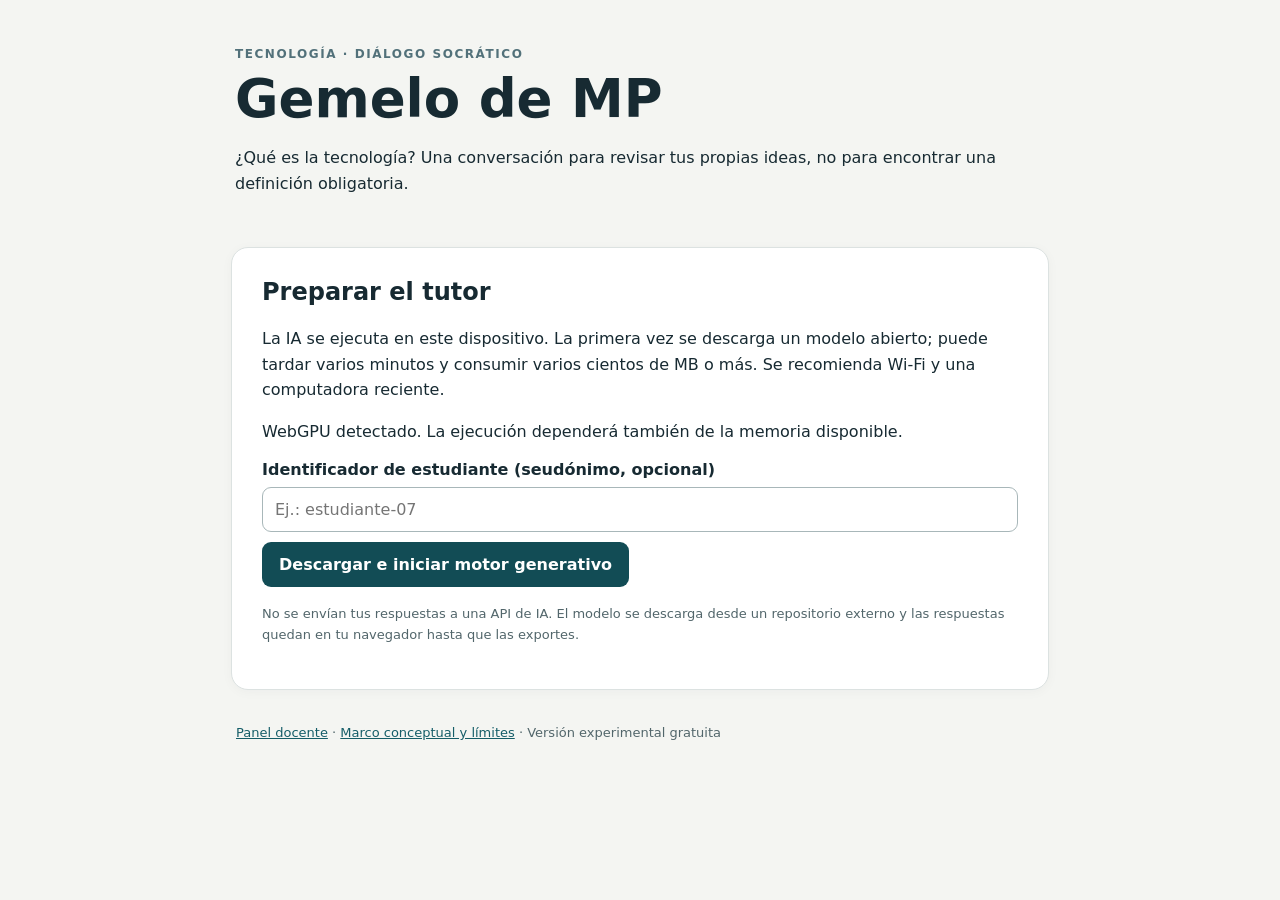
==== commit 2f56dd47: "Add files via upload" ====
--- a/index.html
+++ b/index.html
@@ -1 +1 @@
-<!doctype html><html lang="es"><head><meta charset="utf-8"><meta name="viewport" content="width=device-width,initial-scale=1"><title>Gemelo de MP — ¿Qué es la tecnología?</title><link rel="stylesheet" href="style.css"></head><body><main class="wrap"><header><div class="brand">GEMELO DE MP <span>· laboratorio de preguntas</span></div><nav><a href="index.html">Tutor</a><a href="docente.html">Informe docente</a></nav></header><section class="hero"><p class="eyebrow">EXPERIENCIA SOCRÁTICA · 5 ITERACIONES</p><h1>¿Qué es la tecnología?</h1><p>No buscamos una definición definitiva. Vamos a examinar tus argumentos, tus supuestos y las preguntas que todavía quedan abiertas.</p></section><section class="panel" id="app"><div class="topline"><span id="stage">Primera formulación</span><span id="progress">1 de 5</span></div><div class="meter"><div id="bar"></div></div><h2 id="prompt">¿Qué es la tecnología?</h2><p id="subprompt">Proponé una definición propia. Podés incluir un ejemplo.</p><label for="answer">Tu respuesta</label><textarea id="answer" rows="7" placeholder="Escribí tu reflexión acá..."></textarea><p class="small" id="wordcount">0 caracteres</p><div class="actions"><button id="next">Enviar mi respuesta</button><button id="restart" class="secondary">Reiniciar</button></div><div id="feedback" class="feedback hidden" aria-live="polite"></div></section><section class="panel hidden" id="finish"><h2>Tu recorrido</h2><p>La reflexión no termina con una respuesta definitiva. Conservá tus dudas para trabajarlas en clase.</p><div id="summary"></div><div class="actions"><button id="download">Descargar recorrido (.json)</button><button id="downloadTxt" class="secondary">Descargar lectura (.txt)</button></div><p class="small">Entregá el archivo JSON al docente por el medio acordado. No se envía ninguna respuesta automáticamente.</p></section><footer>Aplicación gratuita, sin cuentas ni API externa. Las respuestas se guardan solamente en este navegador hasta que las descargues o borres. Marco de trabajo inspirado en problemas de filosofía de la tecnología; no atribuye citas textuales a Martín Parselis.</footer></main><script src="engine.js"></script><script src="app.js"></script></body></html>
+<!doctype html><html lang="es"><head><meta charset="utf-8"><meta name="viewport" content="width=device-width,initial-scale=1"><title>Gemelo de MP · Tutor socrático generativo</title><link rel="stylesheet" href="style.css"></head><body><main class="shell"><header><div class="eyebrow">TECNOLOGÍA · DIÁLOGO SOCRÁTICO</div><h1>Gemelo de MP</h1><p>¿Qué es la tecnología? Una conversación para revisar tus propias ideas, no para encontrar una definición obligatoria.</p></header><section class="panel" id="setup"><h2>Preparar el tutor</h2><p>La IA se ejecuta en este dispositivo. La primera vez se descarga un modelo abierto; puede tardar varios minutos y consumir varios cientos de MB o más. Se recomienda Wi-Fi y una computadora reciente.</p><p id="compat">Comprobando compatibilidad…</p><label for="student">Identificador de estudiante (seudónimo, opcional)</label><input id="student" placeholder="Ej.: estudiante-07" maxlength="60"><button id="load">Descargar e iniciar motor generativo</button><div class="progress" id="progress" aria-live="polite"></div><p class="muted">No se envían tus respuestas a una API de IA. El modelo se descarga desde un repositorio externo y las respuestas quedan en tu navegador hasta que las exportes.</p></section><section class="panel hidden" id="dialogue"><div class="row"><strong id="round">Ronda 1 de 5</strong><span id="modelTag">IA local</span></div><div id="history" class="history" aria-live="polite"></div><label for="answer" id="promptLabel">Tu definición: ¿qué es la tecnología?</label><textarea id="answer" rows="6" maxlength="5000" placeholder="Escribí tu argumento con tus palabras..."></textarea><div class="row"><button id="send">Enviar reflexión</button><button id="export" class="secondary">Exportar recorrido JSON</button></div><p id="status" aria-live="polite"></p></section><section class="panel hidden" id="finish"><h2>Recorrido terminado</h2><p>Descargá el archivo JSON y entregalo por el canal indicado por tu docente. Conservá las preguntas abiertas para la clase.</p><button id="finishExport">Descargar recorrido</button><button id="reset" class="secondary">Iniciar otro recorrido</button></section><footer><a href="docente.html">Panel docente</a> · <a href="fuentes.html">Marco conceptual y límites</a> · Versión experimental gratuita</footer></main><script type="module" src="app.js"></script></body></html>
--- a/style.css
+++ b/style.css
@@ -1 +1 @@
-:root{font-family:Inter,system-ui,-apple-system,Segoe UI,sans-serif;color:#182b34;background:#f5f7f6}*{box-sizing:border-box}body{margin:0}.wrap{max-width:850px;margin:auto;padding:20px}header{display:flex;justify-content:space-between;align-items:center;gap:12px;padding:12px 0 30px}.brand{font-weight:850;letter-spacing:.07em}.brand span{font-weight:400;letter-spacing:0;color:#5e7378}nav{display:flex;gap:18px}a{color:#176a67;text-decoration:none;font-weight:650}.hero{padding:24px 0 32px}.eyebrow{font-size:12px;font-weight:800;letter-spacing:.1em;color:#217e76}h1{font-size:clamp(36px,7vw,62px);line-height:1.06;letter-spacing:-.04em;margin:12px 0}h2{font-size:25px;letter-spacing:-.02em}.hero>p:last-child{font-size:18px;line-height:1.55;max-width:680px;color:#4d636a}.panel{background:white;border:1px solid #dce5e3;border-radius:18px;padding:26px;margin:0 0 18px;box-shadow:0 10px 32px #173a3510}.topline{display:flex;justify-content:space-between;font-size:13px;color:#5d7477;font-weight:700}.meter{height:6px;background:#e8eeec;border-radius:8px;margin:14px 0 28px;overflow:hidden}.meter>div{height:100%;width:20%;background:#187c71;transition:width .2s}label{display:block;font-weight:700;margin:20px 0 9px}textarea{display:block;width:100%;padding:14px;font:inherit;line-height:1.5;border:1px solid #b8c9c6;border-radius:10px;resize:vertical;min-height:145px}textarea:focus{outline:2px solid #2b9388}button{font:inherit;font-weight:700;background:#176e67;color:white;border:0;padding:12px 18px;border-radius:10px;cursor:pointer}button:hover{filter:brightness(.93)}button.secondary{background:#e9f1ef;color:#1a625b}.actions{display:flex;flex-wrap:wrap;gap:10px;margin-top:20px}.small{font-size:13px;color:#667c80}.feedback{margin-top:24px;padding:20px;border-left:4px solid #187c71;background:#edf6f3;border-radius:7px;line-height:1.6}.feedback h3{margin:0 0 8px}.hidden{display:none!important}.chip{display:inline-block;padding:5px 9px;border-radius:20px;background:#e8f1ef;color:#236d64;font-size:12px;margin:4px}.turn{border-bottom:1px solid #e2e9e6;padding:15px 0}.turn p{white-space:pre-wrap}footer{font-size:12px;color:#65777b;line-height:1.6;padding:25px 0 45px}@media(max-width:540px){.wrap{padding:14px}header{align-items:flex-start;flex-direction:column;padding-bottom:15px}.panel{padding:18px}.hero{padding:18px 0}button{width:100%}}
+:root{font-family:system-ui,-apple-system,Segoe UI,Roboto,sans-serif;color:#172a32;background:#f4f5f2}*{box-sizing:border-box}body{margin:0}.shell{max-width:850px;margin:auto;padding:22px 16px 65px}header{padding:25px 4px 18px}.eyebrow{font-size:12px;letter-spacing:.13em;font-weight:700;color:#52717a}h1{font-size:clamp(32px,6vw,53px);margin:7px 0}h2{margin-top:0}p{line-height:1.6}.panel{background:white;border:1px solid #dce2e1;border-radius:17px;padding:clamp(18px,4vw,30px);margin:17px 0;box-shadow:0 2px 12px #11223309}.hidden{display:none}label{display:block;font-weight:650;margin:15px 0 8px}textarea,input{width:100%;font:inherit;border:1px solid #a8b7b9;border-radius:9px;padding:12px;background:#fff;color:#172a32}textarea{resize:vertical;min-height:130px}button{border:0;border-radius:9px;background:#124c55;color:white;padding:13px 17px;font:inherit;font-weight:650;cursor:pointer;margin:10px 6px 4px 0}button:disabled{opacity:.45;cursor:wait}.secondary{background:#e5ecec;color:#193f45}.row{display:flex;align-items:center;justify-content:space-between;gap:10px;flex-wrap:wrap}.history{margin:15px 0}.turn{border-left:3px solid #c9d8d8;padding:8px 13px;margin:12px 0;white-space:pre-wrap;line-height:1.55}.turn.ai{border-color:#1c6a75;background:#f0f6f6;border-radius:0 8px 8px 0}.turn .who{font-size:12px;text-transform:uppercase;letter-spacing:.06em;font-weight:750;margin-bottom:5px}.muted,footer{font-size:13px;color:#52666b}.progress{font-size:14px;white-space:pre-wrap;overflow-wrap:anywhere;margin:10px 0}footer{padding:18px 5px}a{color:#155d68}@media(max-width:560px){.row button{flex:1}button{width:100%;margin-right:0}.row{align-items:stretch}}
